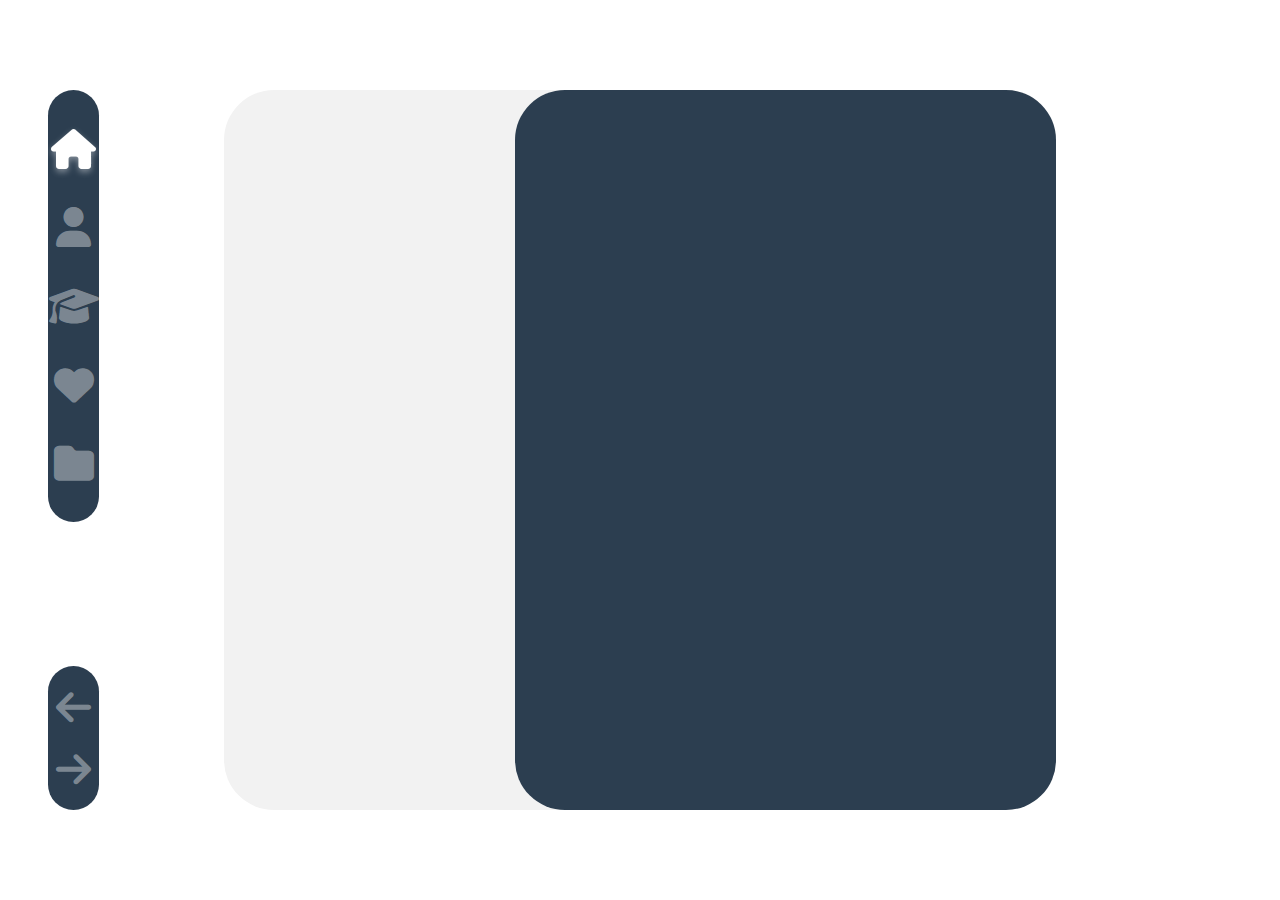
==== pages/about/index.html @ 43f25a5f "feat(all): added the template for all of the pages." ====
<!DOCTYPE html>
<html lang="en">
<head>
    <meta charset="UTF-8">
    <meta name="viewport" content="width=device-width, initial-scale=1.0">
    <title>Finals</title>
    <link rel="stylesheet" href="./assets/css/style.css">
    <link rel="stylesheet" href="./assets/css/header.css">
    <link rel="stylesheet" href="./assets/css/side-nav.css">
    <link rel="stylesheet" href="https://cdnjs.cloudflare.com/ajax/libs/font-awesome/6.5.2/css/all.min.css"/>
</head>
<body>
    <header class="side-nav">
        <nav class="wrapper-nav">

            <div class="col-top">

                <a href="./index.html" class="pop-up active"><i class="fa-solid fa-house"></i><p>Home</p></a>

                <a href="" class="pop-up"><i class="fa-solid fa-user"></i><p>About Me</p></a>

                <a href="" class="pop-up"><i class="fa-solid fa-graduation-cap"></i><p>Education</p></a>

                <a href="" class="pop-up"><i class="fa-solid fa-heart"></i><p>Special Thanks</p></a>

                <a href="" class="pop-up"><i class="fa-solid fa-folder"></i><p>Projects</p></a>

            </div>

            <div class="col-bottom">

                <a href="./index.html" class="pop-up"><i class="fa-solid fa-arrow-left"></i><p>Go back</p></a>

                <a href="./index.html" class="pop-up"><i class="fa-solid fa-arrow-right"></i><p>Go forward</p></a>

            </div>
        </nav>
    </header>

    <div class="wrapper">
        <div class="col-1">

        </div>
        <div class="col-2">

        </div>
    </div>

</body>
</html>
---- pages/about/assets/css/style.css ----
* {
    box-sizing: border-box;
    text-decoration: none;
    margin: 0;
    padding: 0;
    font-family: "Poppins", sans-serif;
}

img,
svg {
    display: block;
    max-width: 100%;
}

:root {
    --clr-primary-hsl-400: 252, 100%, 67%;
    --clr-primary-hsl-500: 256, 72%, 46%;
    --clr-secondary-hsl-400: 241, 81%, 54%;
    --clr-secondary-hsl-500: 241, 72%, 46%;

    --clr-neutral-hsl-100: 0, 0%, 100%;
    --clr-neutral-hsl-200: 221, 100%, 96%;
    --clr-neutral-hsl-300: 241, 100%, 89%;
    --clr-neutral-hsl-700: 224, 30%, 27%;

    --clr-neutral-100: var(--clr-neutral-hsl-100);
    --clr-neutral-200: var(--clr-neutral-hsl-200);
    --clr-neutral-300: var(--clr-neutral-hsl-300);
    --clr-neutral-700: var(--clr-neutral-hsl-700);

    --clr-primary-400: var(--clr-primary-hsl-400);
    --clr-primary-500:var(--clr-primary-500);
    --clr-secondary-400: var(--clr-secondary-hsl-400);
    --clr-secondary-500:var(--clr-secondary-500);

    --clr-primary-bg: #2c3e50;
    --clr-secondary-bg: #f2f2f2;

    --clr-accent-1: 0, 100%, 67%;
    --clr-accent-2: 39, 100%, 56%;
    --clr-accent-3: 166, 100%, 37%;
    --clr-accent-4: 234, 85%, 45%;

    --font-family-default: 'Poppins';

    --fw-regular: 500;
    --fw-bold: 700;
    --fw-black: 800;

    --fs-400: 1.125rem;
    --fs-500: 1.25rem;
    --fs-600: 1.5rem;
    --fs-700: 1.75rem;
    --fs-800: 2rem;
    --fs-900: 5rem;

    --fs-icon-default: 2.5rem;
    --clr-icon-primary: white;
    --clr-icon-secondary: rgba(255, 255, 255, 0.40);


    --br-default: 50px;
}

body {
    display: flex;
    justify-content: center;
    align-items: center;
    height: 100vh;
    font-family: var(--font-family-default);
    font-size: var(--fs-400);
    color: var(--clr-neutral-700);
    background-image: url(../img/pawel-czerwinski-YuJm-d7k2Jg-unsplash.jpg);
    background-position: center;
    background-size: cover;

}

.wrapper {
    display: flex;
    flex-wrap: wrap;
    background-color: var(--clr-secondary-bg);
    height: 80vh;
    width: 65vw;
    border-radius: var(--br-default);

    & .col-1 {
        display: flex;
        height: 100%;
        width: 35%;
    }
    & .col-2 {
        display: flex;
        height: 100%;
        width: 65%;
        background-color: var(--clr-primary-bg);
        border-radius: var(--br-default);
    }
}
---- pages/about/assets/css/header.css ----
@import url("https://fonts.googleapis.com/css2?family=Poppins:ital,wght@0,100;0,200;0,300;0,400;0,500;0,600;0,700;0,800;0,900;1,100;1,200;1,300;1,400;1,500;1,600;1,700;1,800;1,900&display=swap");

* {
    box-sizing: border-box;
    text-decoration: none;
    margin: 0;
    padding: 0;
    font-family: "Poppins", sans-serif;
}

:root {
    --bg-color: ;
    --main-color: ;
    --text-color: white;
    --second-text-color:rgba(255, 255, 255, 0.53) ;
}


header a{
    color: var(--second-text-color);
    text-decoration: none;
    cursor: pointer;
}

.header {
    position: absolute;
    width: 100dvw;
    z-index: 999;
    left: 0;
    top: 0;
}

.hover-navigation-div{
    display: flex;
    width: fit-content;
    align-items: center;
}

.hover-navigation-div .icon {
    font-size: 3rem;
    background: transparent;
    padding: 1rem 2rem;
    color: rgba(255, 255, 255, 0.62);
}
.hover-navigation-div:hover .icon {
    color: white;
}
/* HOVER ICON */
.hover-navigation-div:hover .navigation-content{
    display: flex;
}
.hover-navigation-div .navigation-content {
    display: none;
    font-size: 2rem;
    gap: 1.2rem;
    align-items: center;
}

.navigation-content .btn{
    background: rgba(0, 0, 0, 0.3);
    box-shadow: rgba(255, 255, 255, 0.3) 0px 2px 4px, rgba(255, 255, 255, 0.3) 0px 7px 13px -3px, rgba(255, 255, 255, 0.2) 0px -3px 0px inset;
    padding: .5rem 1rem;
    border-radius: 4px;
    color: var(--second-text-color);
}

.btn:hover {
    box-shadow: rgba(255, 255, 255, 1) 0px 2px 4px, rgba(255, 255, 255, 0.3) 0px 7px 13px -3px, rgba(255, 255, 255, 0.2) 0px -3px 0px inset;
    color: var(--text-color);
}
---- pages/about/assets/css/side-nav.css ----
.side-nav {
    display: flex;
    position: absolute;
    justify-content: center;
    align-items: center;
    left: 3rem;
    height: 80vh;
    width: 4vw;
    border-radius: var(--br-default);

    & .wrapper-nav {
        display: flex;
        flex-direction: column;
        justify-content: space-between;
        height: 100%;
        width: 100%;
        border-radius: var(--br-default);

        .pop-up {
            font-size: var(--fs-icon-default);
            color: var(--clr-icon-secondary);
        }
        .pop-up.active{
            color: var(--clr-icon-primary);
            filter: drop-shadow(0 3px 3px rgba(255, 255, 255, 0.4));
        }

        & .col-top,
        .col-bottom {
            display: flex;
            flex-direction: column;
            justify-content: space-evenly;
            align-items: center;
            border-radius: var(--br-default);
            background-color: var(--clr-primary-bg);

            a.pop-up {
                display: flex;
                flex-direction: row;
                align-items: center;
            }
            a.pop-up p {
                display: none;
                position: absolute;
                left: 6rem;
                font-size: var(--fs-400);
                background: white;
                color: black;
                padding: 0.3rem 0.7rem;
                border: 1px solid black;
                white-space: nowrap; /* Added this line */
                border-radius: 5px;
                transition: all 0.3s ease;
            }
            a.pop-up:hover p {
                display: block;
            }

        }
        }

        & .col-top {
            height: 60%;
        }

        & .col-bottom {
            height: 20%;
        }
}
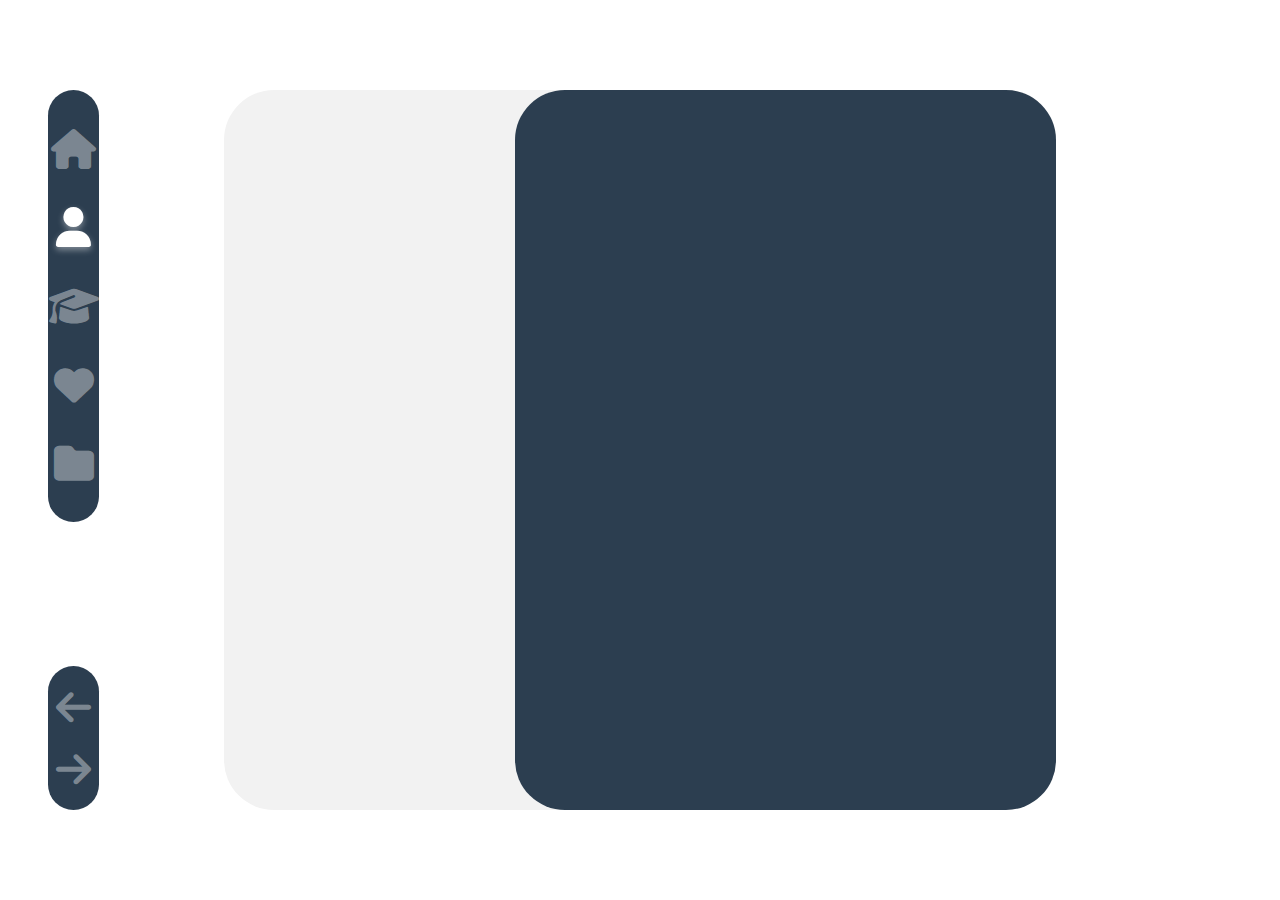
==== commit 29d6ed69: "fix(nav-links): main nav can now be used smoothly without issues." ====
--- a/pages/about/index.html
+++ b/pages/about/index.html
@@ -15,23 +15,23 @@
 
             <div class="col-top">
 
-                <a href="./index.html" class="pop-up active"><i class="fa-solid fa-house"></i><p>Home</p></a>
+                <a href="../../index.html" class="pop-up"><i class="fa-solid fa-house"></i><p>Home</p></a>
 
-                <a href="" class="pop-up"><i class="fa-solid fa-user"></i><p>About Me</p></a>
+                <a href="./index.html" class="pop-up active"><i class="fa-solid fa-user"></i><p>About Me</p></a>
 
-                <a href="" class="pop-up"><i class="fa-solid fa-graduation-cap"></i><p>Education</p></a>
+                <a href="../education/index.html" class="pop-up"><i class="fa-solid fa-graduation-cap"></i><p>Education</p></a>
 
-                <a href="" class="pop-up"><i class="fa-solid fa-heart"></i><p>Special Thanks</p></a>
+                <a href="../special-thanks/index.html" class="pop-up"><i class="fa-solid fa-heart"></i><p>Special Thanks</p></a>
 
-                <a href="" class="pop-up"><i class="fa-solid fa-folder"></i><p>Projects</p></a>
+                <a href="../projects/" class="pop-up"><i class="fa-solid fa-folder"></i><p>Projects</p></a>
 
             </div>
 
             <div class="col-bottom">
 
-                <a href="./index.html" class="pop-up"><i class="fa-solid fa-arrow-left"></i><p>Go back</p></a>
+                <a href="../../index.html" class="pop-up"><i class="fa-solid fa-arrow-left"></i><p>Go back</p></a>
 
-                <a href="./index.html" class="pop-up"><i class="fa-solid fa-arrow-right"></i><p>Go forward</p></a>
+                <a href="../education/index.html" class="pop-up"><i class="fa-solid fa-arrow-right"></i><p>Go forward</p></a>
 
             </div>
         </nav>
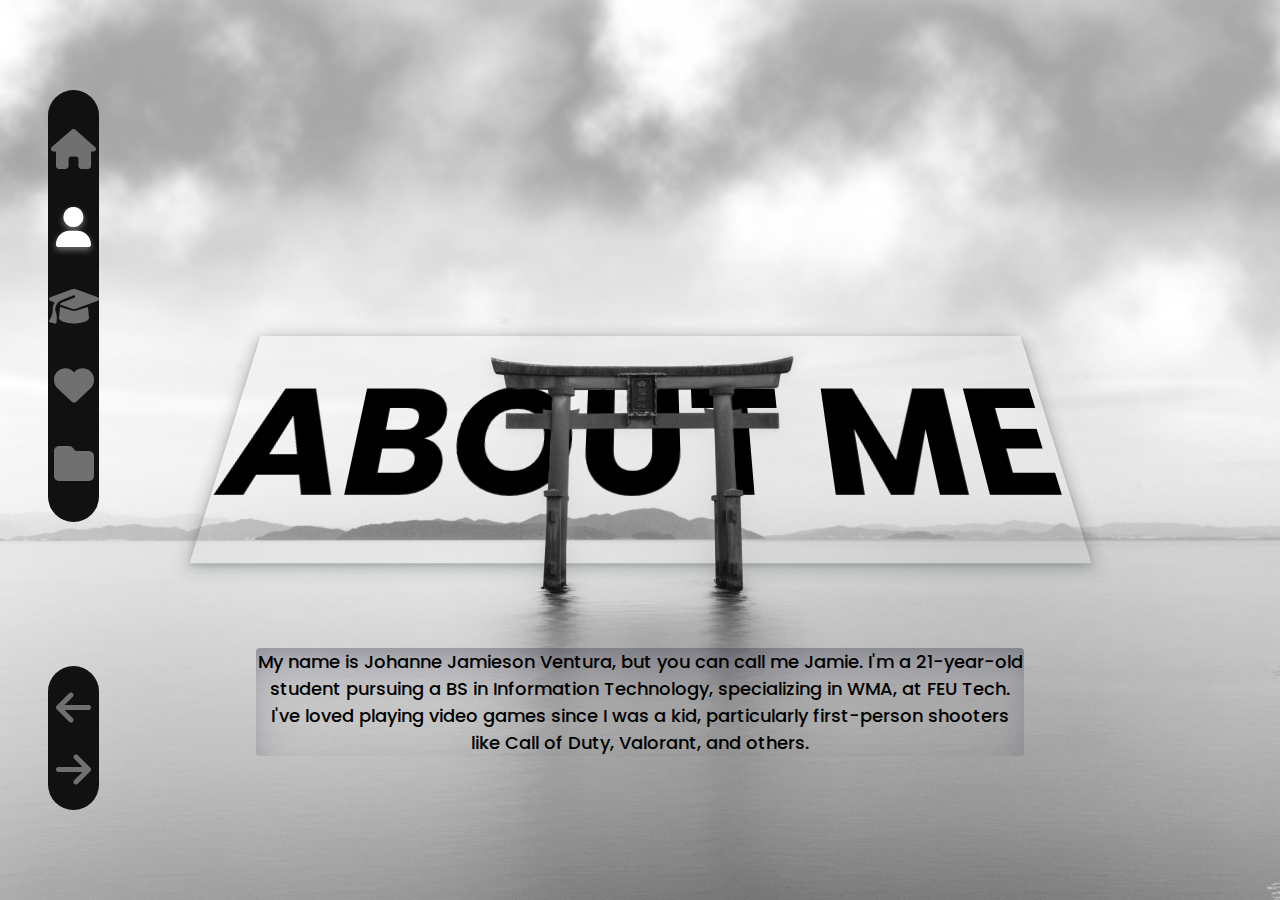
==== commit 8af18af8: "feat(about-me): added about me page" ====
--- a/pages/about/index.html
+++ b/pages/about/index.html
@@ -10,6 +10,7 @@
     <link rel="stylesheet" href="https://cdnjs.cloudflare.com/ajax/libs/font-awesome/6.5.2/css/all.min.css"/>
 </head>
 <body>
+
     <header class="side-nav">
         <nav class="wrapper-nav">
 
@@ -37,14 +38,29 @@
         </nav>
     </header>
 
-    <div class="wrapper">
+    <div class="hero">
+        <img src="./assets/img/Wallpaper.png" class="bottom-layer">
+        <img src="./assets/img/removed-gate.png" class="top-layer">
+
+        <div class="title">
+            <p class="about">ABOUT ME</p>
+        </div>
+        
+        <div class="card-1">
+            <p>My name is Johanne Jamieson Ventura, but you can call me Jamie. I'm a 21-year-old student pursuing a BS in Information Technology, specializing in WMA, at FEU Tech. I've loved playing video games since I was a kid, particularly first-person shooters like Call of Duty, Valorant, and others.</p>
+        </div>
+
+    </div>
+    
+
+    <!-- <div class="wrapper">
         <div class="col-1">
 
         </div>
         <div class="col-2">
 
         </div>
-    </div>
+    </div> -->
 
 </body>
 </html>--- a/pages/about/assets/css/style.css
+++ b/pages/about/assets/css/style.css
@@ -33,7 +33,7 @@
     --clr-secondary-400: var(--clr-secondary-hsl-400);
     --clr-secondary-500:var(--clr-secondary-500);
 
-    --clr-primary-bg: #2c3e50;
+    --clr-primary-bg: #111111;
     --clr-secondary-bg: #f2f2f2;
 
     --clr-accent-1: 0, 100%, 67%;
@@ -53,6 +53,7 @@
     --fs-700: 1.75rem;
     --fs-800: 2rem;
     --fs-900: 5rem;
+    --fs-1000: 10rem;
 
     --fs-icon-default: 2.5rem;
     --clr-icon-primary: white;
@@ -70,30 +71,64 @@
     font-family: var(--font-family-default);
     font-size: var(--fs-400);
     color: var(--clr-neutral-700);
-    background-image: url(../img/pawel-czerwinski-YuJm-d7k2Jg-unsplash.jpg);
-    background-position: center;
-    background-size: cover;
 
 }
+.hero {
+    display: flex;
+    position: relative;
+    width: 100vw;
+    height: 100vh;
+    perspective: 1000px;
+    justify-content: center;
 
-.wrapper {
-    display: flex;
-    flex-wrap: wrap;
-    background-color: var(--clr-secondary-bg);
-    height: 80vh;
-    width: 65vw;
-    border-radius: var(--br-default);
+    & .bottom-layer {
+        position: absolute;
+        z-index: -1;
+        width: 100vw;
+        height: 100vh;
+        object-fit:cover;
+    }
 
-    & .col-1 {
+    & .top-layer {
+        position: absolute;
+        z-index: 1;
+        width: 100vw;
+        height: 100vh;
+        object-fit:cover;
+    }
+    
+    .title {
         display: flex;
-        height: 100%;
-        width: 35%;
+        width: 100dvw;
+        height: fit-content;
+        perspective: 30rem;
+        justify-content: center;
+        position: absolute;
+        top: 20rem;
+    
+        & p {
+            font-size: var(--fs-1000);
+            font-weight: var(--fw-bold);
+            transform: rotateX(20deg);
+            box-shadow: rgba(14, 30, 37, 0.12) 0px 2px 4px 0px, rgba(14, 30, 37, 0.32) 0px 2px 16px 0px;
+
+        }
     }
-    & .col-2 {
-        display: flex;
-        height: 100%;
-        width: 65%;
-        background-color: var(--clr-primary-bg);
-        border-radius: var(--br-default);
+
+    & .card-1 {
+        box-shadow: rgba(50, 50, 93, 0.25) 0px 30px 60px -12px inset, rgba(0, 0, 0, 0.3) 0px 18px 36px -18px inset;
+        font-size: var(--fs-400);
+        width: 60vw;
+        height: fit-content;
+        position: absolute;
+        bottom: 9rem;
+
+        border-radius: 4px;
+
+        & p {
+            font-weight: var(--fw-regular);
+            text-align: center;
+        }
     }
-}+}
+
--- a/pages/about/assets/css/side-nav.css
+++ b/pages/about/assets/css/side-nav.css
@@ -7,6 +7,7 @@
     height: 80vh;
     width: 4vw;
     border-radius: var(--br-default);
+    z-index: 9999;
 
     & .wrapper-nav {
         display: flex;
@@ -48,7 +49,7 @@
                 color: black;
                 padding: 0.3rem 0.7rem;
                 border: 1px solid black;
-                white-space: nowrap; /* Added this line */
+                white-space: nowrap;
                 border-radius: 5px;
                 transition: all 0.3s ease;
             }
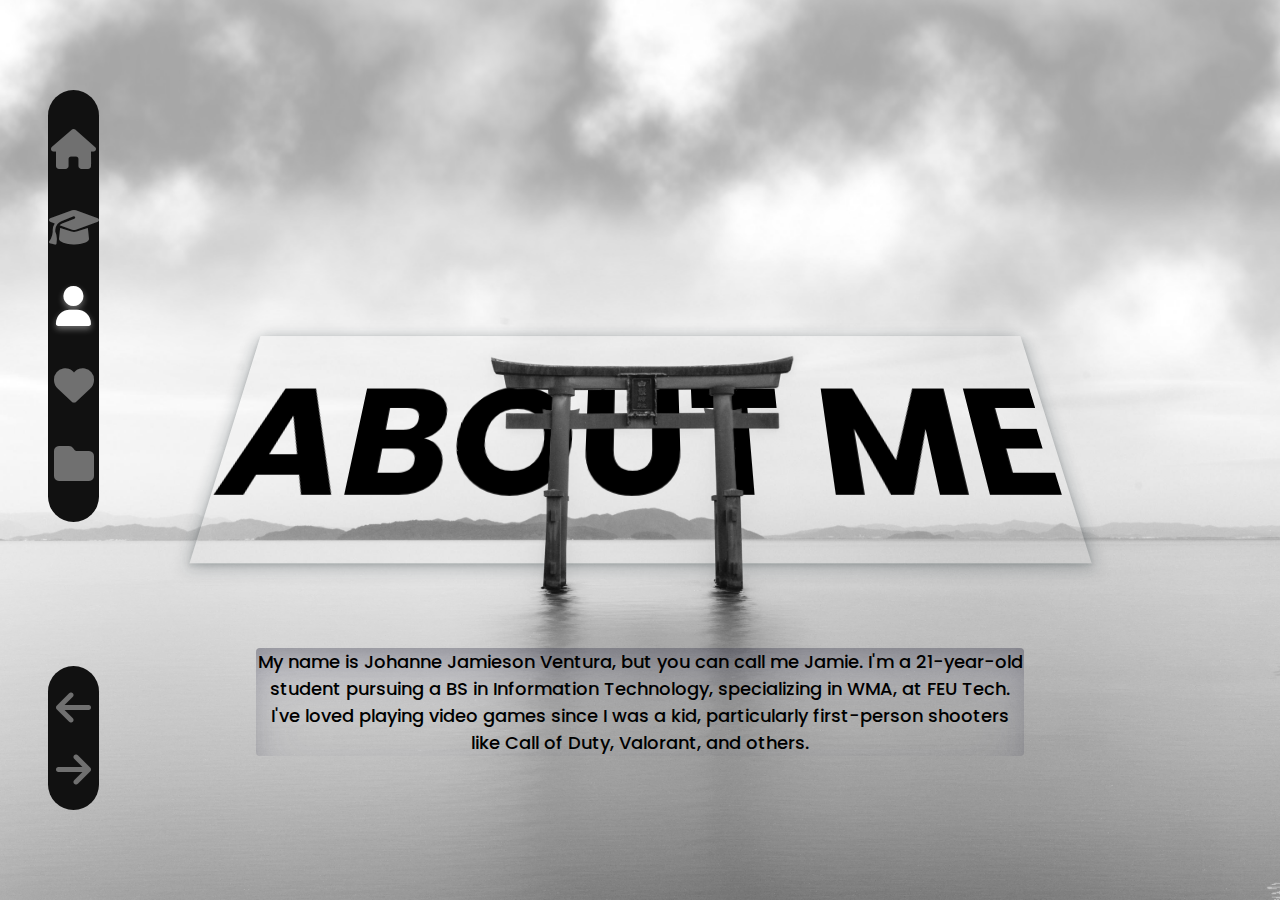
==== commit 869e0dde: "fix(nav-links): fixed the links to other pages." ====
--- a/pages/about/index.html
+++ b/pages/about/index.html
@@ -18,11 +18,11 @@
 
                 <a href="../../index.html" class="pop-up"><i class="fa-solid fa-house"></i><p>Home</p></a>
 
+                <a href="../education/index.html" class="pop-up"><i class="fa-solid fa-graduation-cap"></i><p>Education</p></a>
+                
                 <a href="./index.html" class="pop-up active"><i class="fa-solid fa-user"></i><p>About Me</p></a>
 
-                <a href="../education/index.html" class="pop-up"><i class="fa-solid fa-graduation-cap"></i><p>Education</p></a>
-
-                <a href="../special-thanks/index.html" class="pop-up"><i class="fa-solid fa-heart"></i><p>Special Thanks</p></a>
+                <a href="../hobbies-skills/index.html" class="pop-up"><i class="fa-solid fa-heart"></i><p>Hobbies and Skills</p></a>
 
                 <a href="../projects/" class="pop-up"><i class="fa-solid fa-folder"></i><p>Projects</p></a>
 
@@ -30,9 +30,9 @@
 
             <div class="col-bottom">
 
-                <a href="../../index.html" class="pop-up"><i class="fa-solid fa-arrow-left"></i><p>Go back</p></a>
+                <a href="../education/index.html" class="pop-up"><i class="fa-solid fa-arrow-left"></i><p>Go back</p></a>
 
-                <a href="../education/index.html" class="pop-up"><i class="fa-solid fa-arrow-right"></i><p>Go forward</p></a>
+                <a href="../hobbies-skills/index.html" class="pop-up"><i class="fa-solid fa-arrow-right"></i><p>Go forward</p></a>
 
             </div>
         </nav>
@@ -51,16 +51,6 @@
         </div>
 
     </div>
-    
-
-    <!-- <div class="wrapper">
-        <div class="col-1">
-
-        </div>
-        <div class="col-2">
-
-        </div>
-    </div> -->
 
 </body>
 </html>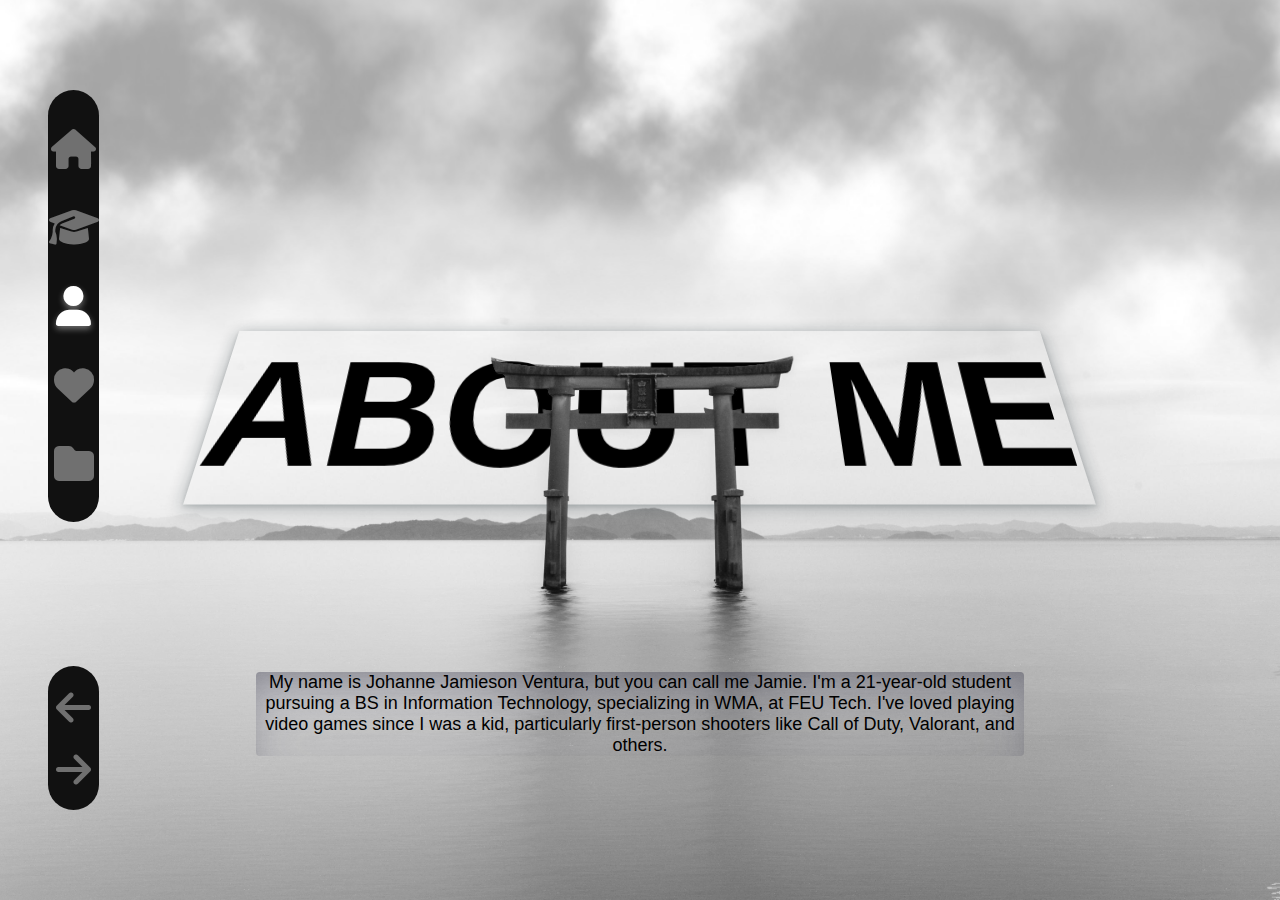
==== commit 686da509: "feat(projects): added midterm project" ====
--- a/pages/about/index.html
+++ b/pages/about/index.html
@@ -5,7 +5,6 @@
     <meta name="viewport" content="width=device-width, initial-scale=1.0">
     <title>Finals</title>
     <link rel="stylesheet" href="./assets/css/style.css">
-    <link rel="stylesheet" href="./assets/css/header.css">
     <link rel="stylesheet" href="./assets/css/side-nav.css">
     <link rel="stylesheet" href="https://cdnjs.cloudflare.com/ajax/libs/font-awesome/6.5.2/css/all.min.css"/>
 </head>
--- a/pages/about/assets/css/style.css
+++ b/pages/about/assets/css/style.css
@@ -56,8 +56,9 @@
     --fs-1000: 10rem;
 
     --fs-icon-default: 2.5rem;
-    --clr-icon-primary: white;
-    --clr-icon-secondary: rgba(255, 255, 255, 0.40);
+    --clr-icon-primary: rgb(255, 255, 255);
+    --clr-icon-secondary: rgba(255, 255, 255, 0.4);
+    --clr-icon-hover: rgb(200, 200, 200);
 
 
     --br-default: 50px;
--- a/pages/about/assets/css/side-nav.css
+++ b/pages/about/assets/css/side-nav.css
@@ -24,6 +24,14 @@
         .pop-up.active{
             color: var(--clr-icon-primary);
             filter: drop-shadow(0 3px 3px rgba(255, 255, 255, 0.4));
+        }
+        .pop-up:hover {
+            transition: 300ms;
+            color: var(--clr-icon-hover);
+        }
+        .active:hover  {
+            transition: 300ms;
+            color: var(--clr-icon-primary);
         }
 
         & .col-top,
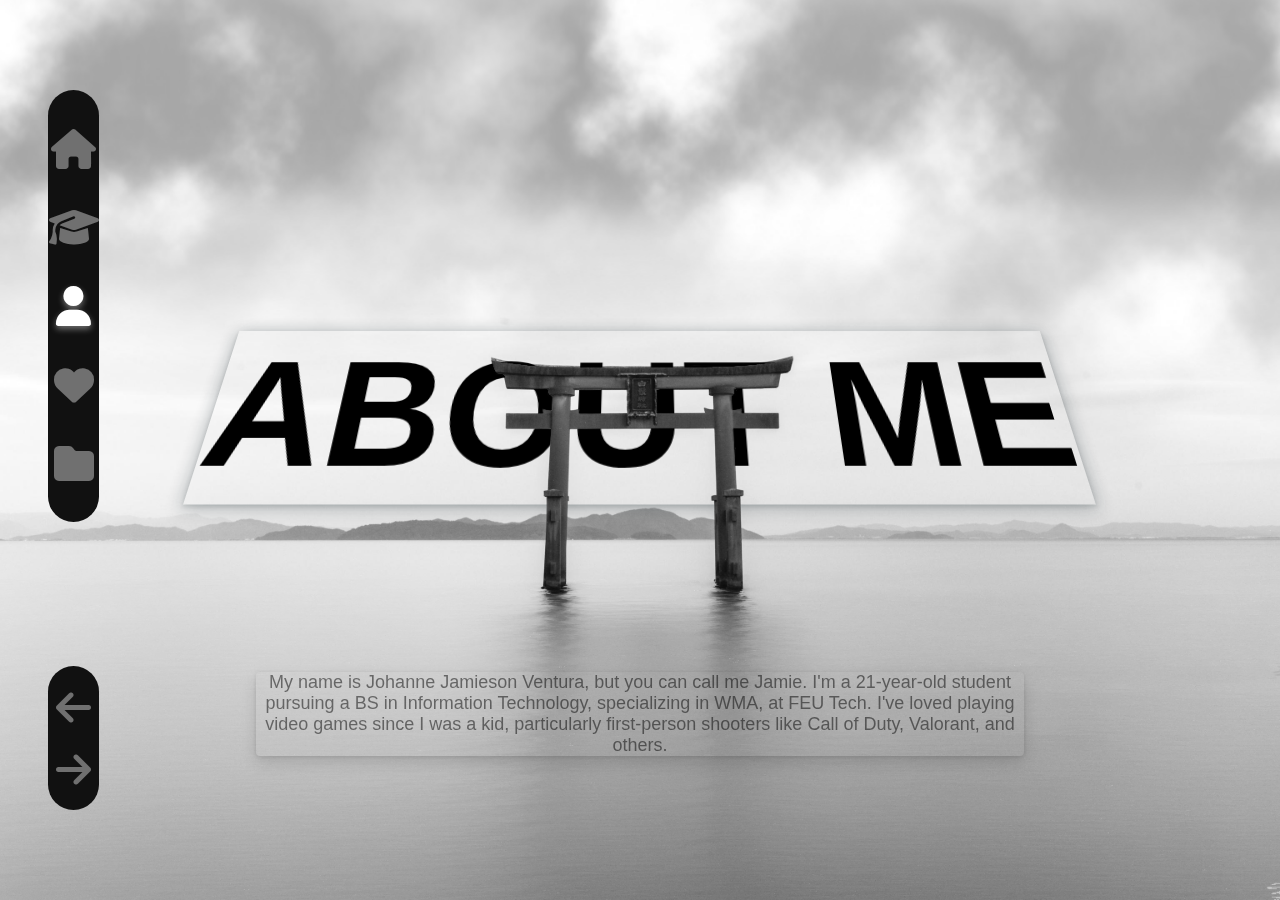
==== commit 5d724c85: "style(about): changed the hover effect look of the description" ====
--- a/pages/about/index.html
+++ b/pages/about/index.html
@@ -44,10 +44,8 @@
         <div class="title">
             <p class="about">ABOUT ME</p>
         </div>
-        
-        <div class="card-1">
-            <p>My name is Johanne Jamieson Ventura, but you can call me Jamie. I'm a 21-year-old student pursuing a BS in Information Technology, specializing in WMA, at FEU Tech. I've loved playing video games since I was a kid, particularly first-person shooters like Call of Duty, Valorant, and others.</p>
-        </div>
+
+            <p class="description">My name is Johanne Jamieson Ventura, but you can call me Jamie. I'm a 21-year-old student pursuing a BS in Information Technology, specializing in WMA, at FEU Tech. I've loved playing video games since I was a kid, particularly first-person shooters like Call of Duty, Valorant, and others.</p>
 
     </div>
 
--- a/pages/about/assets/css/style.css
+++ b/pages/about/assets/css/style.css
@@ -97,8 +97,8 @@
         height: 100vh;
         object-fit:cover;
     }
-    
-    .title {
+
+    & .title {
         display: flex;
         width: 100dvw;
         height: fit-content;
@@ -106,7 +106,7 @@
         justify-content: center;
         position: absolute;
         top: 20rem;
-    
+
         & p {
             font-size: var(--fs-1000);
             font-weight: var(--fw-bold);
@@ -116,20 +116,23 @@
         }
     }
 
-    & .card-1 {
-        box-shadow: rgba(50, 50, 93, 0.25) 0px 30px 60px -12px inset, rgba(0, 0, 0, 0.3) 0px 18px 36px -18px inset;
+    & .description {
+        box-shadow: 0 7px 15px 0 rgba(0, 0, 0, .13), 0 1px 4px 0 rgba(0, 0, 0, .11);
         font-size: var(--fs-400);
         width: 60vw;
         height: fit-content;
         position: absolute;
+        z-index: 999;
         bottom: 9rem;
-
         border-radius: 4px;
-
-        & p {
-            font-weight: var(--fw-regular);
-            text-align: center;
-        }
+        cursor: pointer;
+        font-weight: var(--fw-regular);
+        text-align: center;
+        transition: 1s;
+        color: rgba(0, 0, 0, 0.50);
     }
-}
-
+    & .description:hover {
+        color: rgba(0, 0, 0);
+        box-shadow: 0px 50px 100px -20px rgba(50, 50, 93, 0.25), 0px 30px 60px -30px rgba(0, 0, 0, 0.3), inset 0px -2px 6px 0px rgba(10, 37, 64, 0.35);
+    }
+}